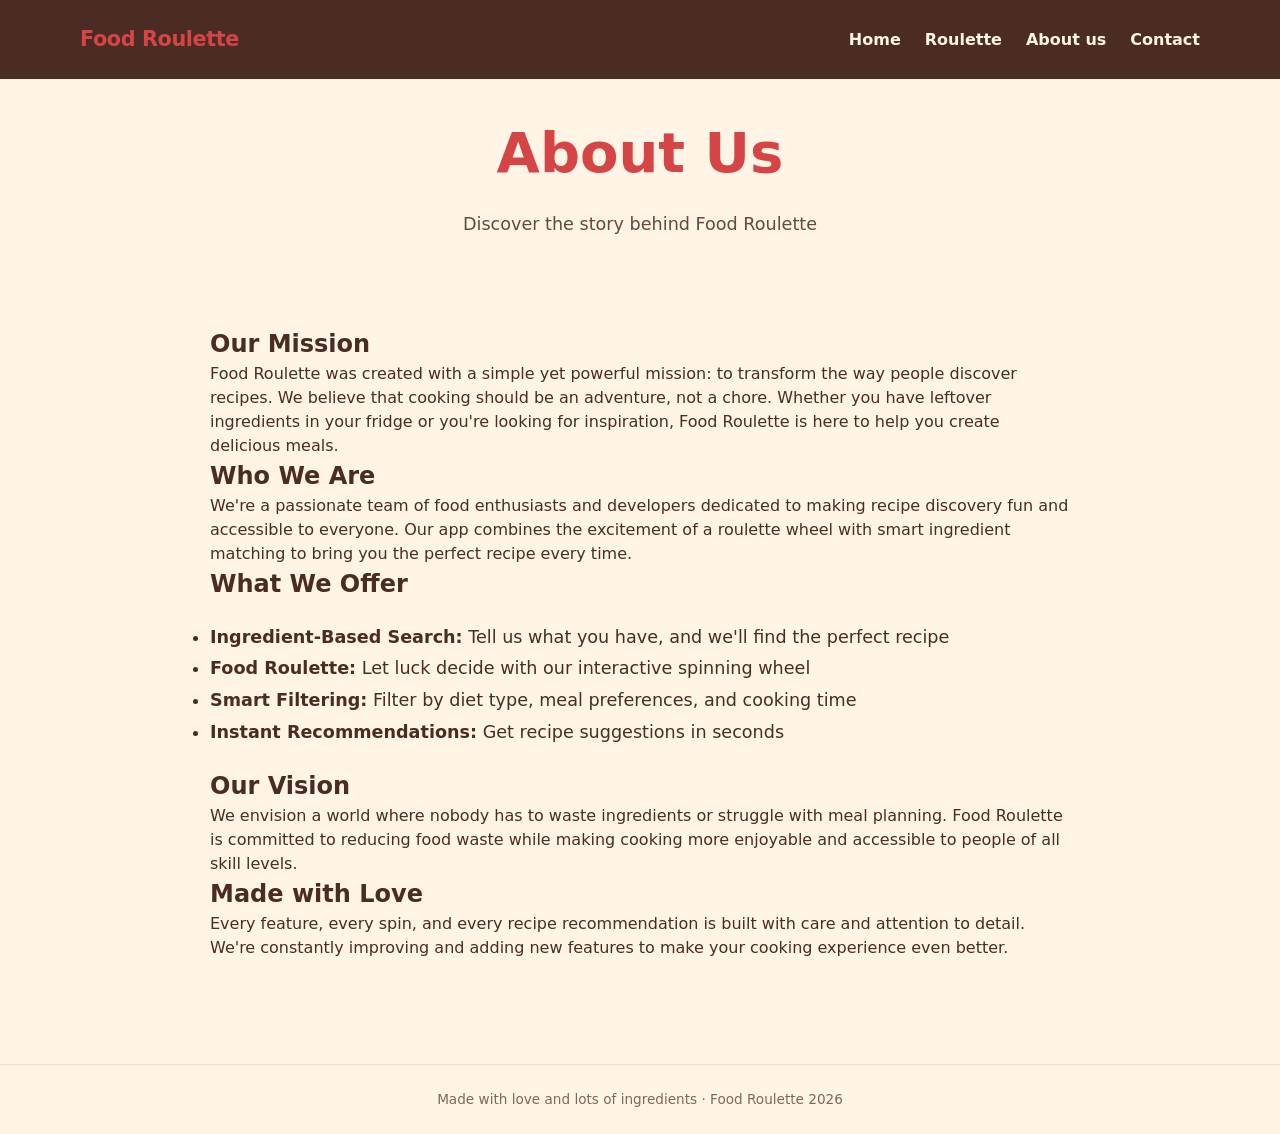
==== pages/about-us.html @ 173c4a6b "feat: add contact and about us pages with styling and functionality" ====
<!DOCTYPE html>
<html lang="en">

    <head>
        <meta charset="UTF-8" />
        <meta name="viewport" content="width=device-width, initial-scale=1.0" />
        <title>About Us — Food Roulette</title>
        <link rel="stylesheet" href="../css/style.css" />
    </head>

    <body>

        <!-- ── Navegación ─────────────────────────────────────────── -->
        <header class="header">
            <nav class="navbar" aria-label="Main navigation">
                <a href="../index.html" class="nav-brand">Food Roulette</a>
                <ul class="nav-links">
                    <li><a href="../index.html">Home</a></li>
                    <li><a href="roulette.html">Roulette</a></li>
                    <li><a href="about-us.html" aria-current="page">About us</a></li>
                    <li><a href="contact.html">Contact</a></li>
                </ul>
            </nav>
        </header>

        <!-- ── Contenido principal ────────────────────────────────── -->
        <main>
            <section class="hero">
                <h1 class="hero-title">About Us</h1>
                <p class="hero-subtitle">
                    Discover the story behind Food Roulette
                </p>
            </section>

            <section class="content-section" style="padding: 40px 20px; max-width: 900px; margin: 0 auto;">
                <article>
                    <h2>Our Mission</h2>
                    <p>
                        Food Roulette was created with a simple yet powerful mission: to transform the way people
                        discover recipes. We believe that cooking should be an adventure, not a chore. Whether you have
                        leftover ingredients in your fridge or you're looking for inspiration, Food Roulette is here
                        to help you create delicious meals.
                    </p>

                    <h2>Who We Are</h2>
                    <p>
                        We're a passionate team of food enthusiasts and developers dedicated to making recipe discovery
                        fun and accessible to everyone. Our app combines the excitement of a roulette wheel with smart
                        ingredient matching to bring you the perfect recipe every time.
                    </p>

                    <h2>What We Offer</h2>
                    <ul style="line-height: 1.8; font-size: 1.1rem; margin: 20px 0;">
                        <li><strong>Ingredient-Based Search:</strong> Tell us what you have, and we'll find the perfect
                            recipe</li>
                        <li><strong>Food Roulette:</strong> Let luck decide with our interactive spinning wheel</li>
                        <li><strong>Smart Filtering:</strong> Filter by diet type, meal preferences, and cooking time</li>
                        <li><strong>Instant Recommendations:</strong> Get recipe suggestions in seconds</li>
                    </ul>

                    <h2>Our Vision</h2>
                    <p>
                        We envision a world where nobody has to waste ingredients or struggle with meal planning.
                        Food Roulette is committed to reducing food waste while making cooking more enjoyable and
                        accessible to people of all skill levels.
                    </p>

                    <h2>Made with Love</h2>
                    <p>
                        Every feature, every spin, and every recipe recommendation is built with care and attention
                        to detail. We're constantly improving and adding new features to make your cooking experience
                        even better.
                    </p>
                </article>
            </section>
        </main>

        <!-- ── Pie de página ───────────────────────────────────────── -->
        <footer class="site-footer">
            <p>Made with love and lots of ingredients · Food Roulette 2026</p>
        </footer>

    </body>

</html>
---- css/style.css ----
:root {
    --primary: #D64545;     /* Rojo intenso (Acción / Botones principales) */
    --accent: #F28C28;      /* Naranja brillante (Destacados / Etiquetas) */
    --secondary: #E0A100;   /* Amarillo oro (Filtros / Iconos) */
    --light_Beige: #FFF4E6;  /* Crema muy claro (Fondo de toda la web) */
    --brown: #4A2C24;        /* Marrón oscuro (Lectura cómoda) */
}

* { box-sizing: border-box; margin: 0; padding: 0; }

body {
    background-color: var(--light_Beige);
    color: var(--brown);
    font-family: 'Segoe UI', system-ui, sans-serif;
    line-height: 1.5;
}

.navbar {
    display: flex;
    flex-direction: column;
    align-items: center;
    padding: 1.5rem 5rem;
    background-color: var(--brown);
    margin-bottom: 2rem;
}

.nav-links {
    list-style: none;
    display: flex;
    gap: 1.5rem;
}

.nav-links a { text-decoration: none; color: var(--light_Beige); font-weight: bold; }

.hero { text-align: center; margin-bottom: 3rem; }
.hero-title { font-size: 2.5rem; color: var(--primary); margin: 1rem 0; }
.hero-title em { color: var(--accent); font-style: normal; }

.input-row {
    display: flex;
    flex-direction: column; /* Input arriba, botón abajo en móvil */
    gap: 0.5rem;
}

/* Ingredientes y Tags */
.tags-container {
    display: flex;
    flex-wrap: wrap;
    gap: 0.5rem;
    margin-bottom: 1rem;
    list-style: none;
}

.ingredient-tag {
    background: var(--accent);
    color: white;
    padding: 0.5rem 1rem;
    border-radius: 20px;
    display: flex;
    align-items: center;
    gap: 0.5rem;
}

/* Inputs y Botones */
.input-row { display: flex; gap: 0.5rem; margin-bottom: 1rem; }
.ingredient-input { 
    flex: 1; 
    padding: 0.8rem; 
    border: 2px solid var(--secondary); 
    border-radius: 8px; 
    outline: none;
}
.ingrdient-btn {
    background-color: var(--primary);
    color: white;
    border: none;
    padding: 0.8rem 1.5rem;
    border-radius: 8px;
    cursor: pointer;
    transition: background 0.3s ease;
}

.ingrdient-btn:hover { background-color: #b33a3a; }

.ingredient-input, .ingrdient-btn {
    width: 100%; /* Botón y input ocupan todo el ancho en móvil */
    padding: 1rem;
}

.filters { margin: 1.5rem 0; display: flex; flex-wrap: wrap; gap: 1rem; }
.filter-chip { 
    border: 1px solid var(--secondary); 
    padding: 0.4rem 1rem; 
    border-radius: 15px; 
    cursor: pointer;
}

.quick-tags { display: flex; gap: 0.5rem; flex-wrap: wrap; margin-bottom: 1rem; }
.quick-tag { 
    background: white; 
    border: 1px solid var(--secondary); 
    padding: 0.3rem 0.6rem; 
    border-radius: 8px; 
    cursor: pointer; 
}

/* ── Nav brand ───────────────────────────────────────────────── */

.nav-brand {
    font-size: 1.3rem;
    font-weight: 800;
    color: var(--primary);
    text-decoration: none;
    letter-spacing: -0.02em;
}

/* ── Hero ────────────────────────────────────────────────────── */

.hero-text     { color: var(--accent); font-weight: 600; margin-bottom: 0.5rem; }
.hero-subtitle { color: var(--brown); font-size: 1.1rem; opacity: 0.85; }

/* ── Secciones ───────────────────────────────────────────────── */

.search-section  { max-width: 700px; margin: 0 auto 3rem; }
.results-section { margin-top: 2rem; }
.results-title   { font-size: 1.6rem; color: var(--brown); margin-bottom: 1.25rem; }

/* ── Botones base ────────────────────────────────────────────── */

.btn {
    display: inline-flex;
    align-items: center;
    justify-content: center;
    gap: 0.4rem;
    padding: 0.7rem 1.5rem;
    border-radius: 8px;
    border: none;
    font-size: 1rem;
    font-weight: 600;
    cursor: pointer;
    transition: background 0.2s ease, transform 0.15s ease;
    text-decoration: none;
}

.btn:focus-visible { outline: 2px solid var(--primary); outline-offset: 3px; }

.btn--primary {
    background: var(--primary);
    color: #fff;
}
.btn--primary:hover  { background: #bf3a3a; }
.btn--primary:active { transform: translateY(1px); }

.btn--secondary {
    background: var(--secondary);
    color: var(--brown);
}
.btn--secondary:hover  { background: #c48d00; }
.btn--secondary:active { transform: translateY(1px); }

/* Alias para el botón de añadir ingrediente (corrige typo en CSS previo) */
.ingredient-btn {
    background-color: var(--primary);
    color: white;
    border: none;
    padding: 0.8rem 1.5rem;
    border-radius: 8px;
    cursor: pointer;
    transition: background 0.2s ease;
    font-size: 1rem;
    font-weight: 600;
}
.ingredient-btn:hover { background-color: #bf3a3a; }

/* ── Botón remove en tags ────────────────────────────────────── */

.remove-btn {
    background: transparent;
    border: none;
    color: rgba(255,255,255,0.85);
    font-size: 1.1rem;
    line-height: 1;
    cursor: pointer;
    padding: 0 0 0 0.25rem;
}
.remove-btn:hover { color: #fff; }

/* ── Filter chip activo ──────────────────────────────────────── */

.filter-chip.active { background: var(--accent); color: #fff; }
.filter-chip input  { margin-right: 0.3rem; }

/* ── Grilla de recetas ───────────────────────────────────────── */

.recipes-grid {
    display: grid;
    grid-template-columns: 1fr;
    gap: 1rem;
}

.recipe-card {
    background: #fff;
    border: 1px solid #e8d8c8;
    border-radius: 12px;
    padding: 1.25rem;
    box-shadow: 0 2px 8px rgba(74, 44, 36, 0.07);
    transition: box-shadow 0.2s ease;
}
.recipe-card:hover { box-shadow: 0 4px 16px rgba(74, 44, 36, 0.12); }

.recipe-title       { font-size: 1.15rem; color: var(--primary); margin-bottom: 0.35rem; }
.recipe-description { font-size: 0.9rem; color: var(--brown); margin-bottom: 0.85rem; }
.recipe-btn         { background: transparent; border: 1.5px solid var(--secondary); border-radius: 6px; padding: 0.35rem 0.9rem; cursor: pointer; font-size: 0.85rem; color: var(--brown); transition: background 0.15s; }
.recipe-btn:hover   { background: var(--secondary); }

/* Detalle expandible de la receta */
.recipe-details          { margin-top: 1rem; border-top: 1px solid #eee; padding-top: 1rem; }
.recipe-image            { width: 100%; border-radius: 8px; margin-bottom: 0.75rem; object-fit: cover; max-height: 220px; }
.recipe-details__label   { font-weight: 700; font-size: 0.85rem; text-transform: uppercase; letter-spacing: 0.04em; margin: 0.75rem 0 0.35rem; color: var(--brown); }
.recipe-details__list    { list-style: disc; padding-left: 1.25rem; font-size: 0.9rem; }
.recipe-details__steps   { padding-left: 1.25rem; font-size: 0.9rem; line-height: 1.6; }
.recipe-details__list li,
.recipe-details__steps li { margin-bottom: 0.25rem; }

/* Sin resultados */
.no-results { color: var(--brown); opacity: 0.7; font-style: italic; }

/* ── Autocomplete ────────────────────────────────────────────── */

.autocomplete-dropdown {
    position: absolute;
    top: 100%;
    left: 0;
    right: 0;
    z-index: 50;
    background: #fff;
    border: 1.5px solid var(--secondary);
    border-top: none;
    border-radius: 0 0 8px 8px;
    max-height: 220px;
    overflow-y: auto;
    list-style: none;
    margin: 0;
    padding: 4px 0;
    box-shadow: 0 6px 16px rgba(74, 44, 36, 0.14);
}

.autocomplete-dropdown[hidden] { display: none; }

.autocomplete-item {
    padding: 0.45rem 0.75rem;
    cursor: pointer;
    font-size: 0.88rem;
    color: var(--brown);
    transition: background 0.08s;
}

.autocomplete-item:hover,
.autocomplete-item.active {
    background: var(--light_Beige);
    color: var(--primary);
}

.autocomplete-match {
    background: transparent;
    color: var(--primary);
    font-weight: 700;
}

/* ── Footer ──────────────────────────────────────────────────── */

.site-footer {
    margin-top: 4rem;
    padding: 1.5rem;
    text-align: center;
    border-top: 1px solid #e8d8c8;
    font-size: 0.85rem;
    color: var(--brown);
    opacity: 0.7;
}

@media (min-width: 768px) {

    main { padding: 0 10%; }
    footer { padding: 0 10%; }

    .navbar {
        flex-direction: row;
        justify-content: space-between;
    }

    .nav-links {flex-direction: row;}

    .input-row {
        flex-direction: row;
    }

    .ingrdient-btn { width: auto; }

    .hero-title { font-size: 3.5rem; }

    .recipes-grid {
        grid-template-columns: repeat(2, 1fr);
    }
}

@media (min-width: 1024px) {
    .recipes-grid {
        grid-template-columns: repeat(3, 1fr);
    }
}
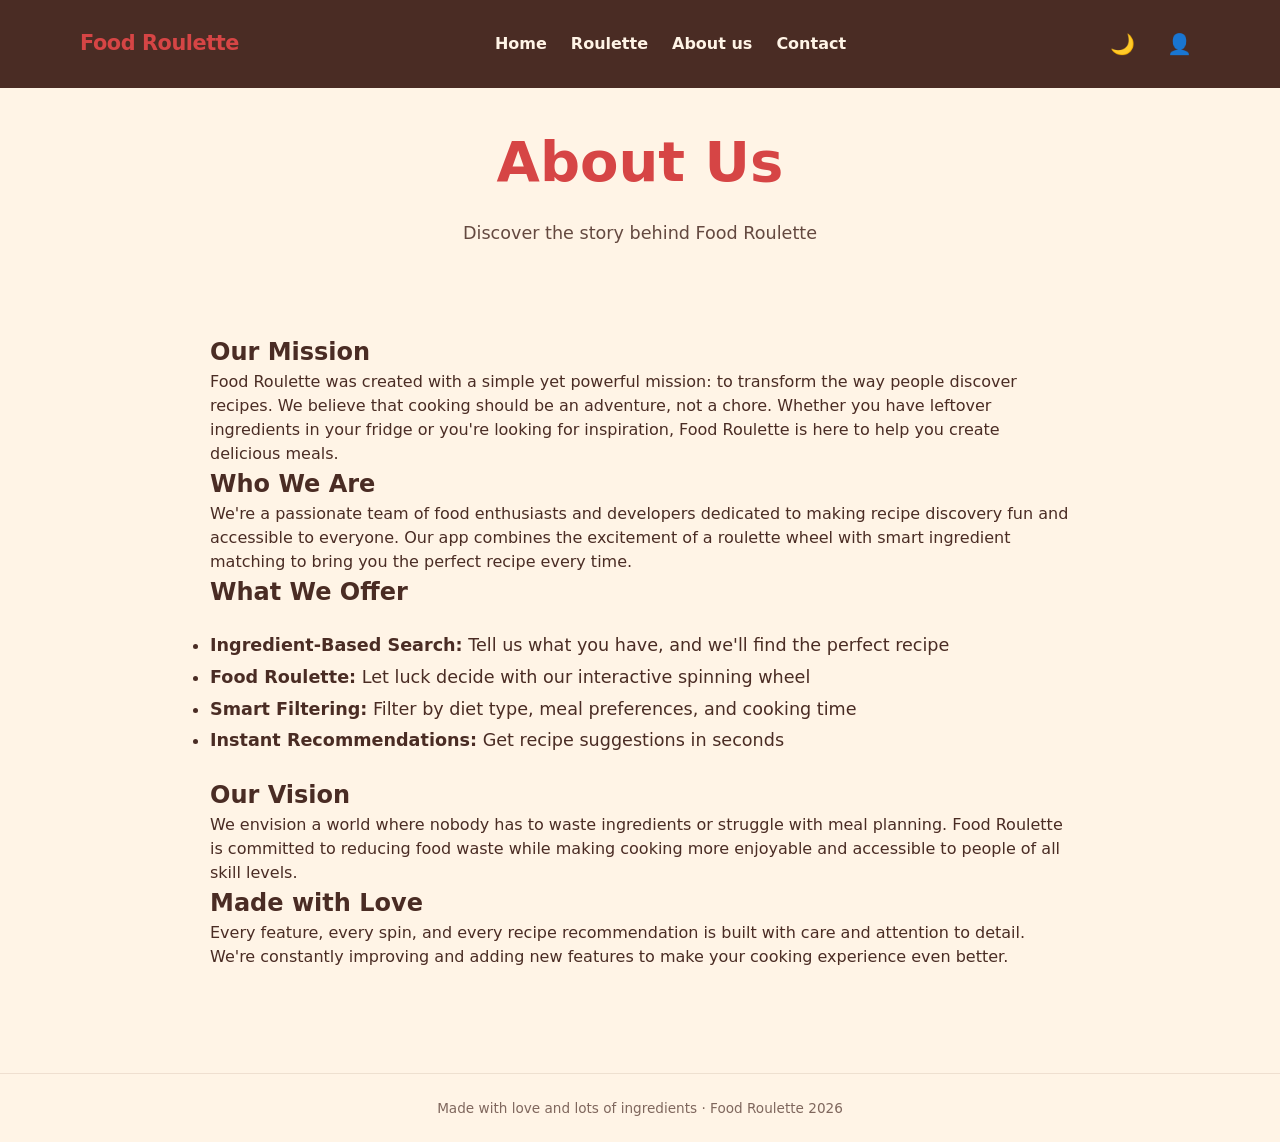
==== commit d7c5d5b8: "feat: Implement user authentication and favorites management - Added login and registration modals t" ====
--- a/pages/about-us.html
+++ b/pages/about-us.html
@@ -20,8 +20,53 @@
                     <li><a href="about-us.html" aria-current="page">About us</a></li>
                     <li><a href="contact.html">Contact</a></li>
                 </ul>
+                <div class="nav-controls">
+                    <button class="theme-toggle" id="theme-toggle" title="Toggle dark mode">🌙</button>
+                    <div class="user-menu">
+                        <button class="user-btn" id="user-btn" title="User account">👤</button>
+                        <div class="user-dropdown" id="user-dropdown" hidden>
+                            <button class="user-menu-item" id="login-open-btn">Login</button>
+                            <button class="user-menu-item" id="favorites-btn" hidden>❤️ Favorites</button>
+                            <button class="user-menu-item" id="logout-btn" hidden>Logout</button>
+                        </div>
+                    </div>
+                </div>
             </nav>
         </header>
+
+        <!-- Modal de Login/Registro -->
+        <div class="modal" id="auth-modal" hidden>
+            <div class="modal-content">
+                <button class="modal-close" id="auth-close-btn">✕</button>
+                
+                <div class="auth-container">
+                    <!-- Pestaña de Login -->
+                    <div class="auth-tab" id="login-tab" data-tab="login">
+                        <h2>Login</h2>
+                        <form id="login-form">
+                            <input type="text" placeholder="Username" id="login-username" required />
+                            <input type="password" placeholder="Password" id="login-password" required />
+                            <button type="submit" class="btn btn--primary">Sign In</button>
+                        </form>
+                        <p class="auth-switch">Don't have an account? <button type="button" class="auth-tab-btn" data-tab="register">Register</button></p>
+                        <div class="auth-message" id="login-message"></div>
+                    </div>
+
+                    <!-- Pestaña de Registro -->
+                    <div class="auth-tab" id="register-tab" data-tab="register" hidden>
+                        <h2>Register</h2>
+                        <form id="register-form">
+                            <input type="text" placeholder="Username" id="register-username" required />
+                            <input type="password" placeholder="Password" id="register-password" required />
+                            <input type="password" placeholder="Confirm Password" id="register-confirm" required />
+                            <button type="submit" class="btn btn--primary">Create Account</button>
+                        </form>
+                        <p class="auth-switch">Already have an account? <button type="button" class="auth-tab-btn" data-tab="login">Login</button></p>
+                        <div class="auth-message" id="register-message"></div>
+                    </div>
+                </div>
+            </div>
+        </div>
 
         <!-- ── Contenido principal ────────────────────────────────── -->
         <main>
@@ -32,8 +77,8 @@
                 </p>
             </section>
 
-            <section class="content-section" style="padding: 40px 20px; max-width: 900px; margin: 0 auto;">
-                <article>
+            <article class="content-section" style="padding: 40px 20px; max-width: 900px; margin: 0 auto;">
+                <section>
                     <h2>Our Mission</h2>
                     <p>
                         Food Roulette was created with a simple yet powerful mission: to transform the way people
@@ -41,14 +86,18 @@
                         leftover ingredients in your fridge or you're looking for inspiration, Food Roulette is here
                         to help you create delicious meals.
                     </p>
-
+                </section>
+
+                <section>
                     <h2>Who We Are</h2>
                     <p>
                         We're a passionate team of food enthusiasts and developers dedicated to making recipe discovery
                         fun and accessible to everyone. Our app combines the excitement of a roulette wheel with smart
                         ingredient matching to bring you the perfect recipe every time.
                     </p>
-
+                </section>
+
+                <section>
                     <h2>What We Offer</h2>
                     <ul style="line-height: 1.8; font-size: 1.1rem; margin: 20px 0;">
                         <li><strong>Ingredient-Based Search:</strong> Tell us what you have, and we'll find the perfect
@@ -57,29 +106,159 @@
                         <li><strong>Smart Filtering:</strong> Filter by diet type, meal preferences, and cooking time</li>
                         <li><strong>Instant Recommendations:</strong> Get recipe suggestions in seconds</li>
                     </ul>
-
+                </section>
+
+                <section>
                     <h2>Our Vision</h2>
                     <p>
                         We envision a world where nobody has to waste ingredients or struggle with meal planning.
                         Food Roulette is committed to reducing food waste while making cooking more enjoyable and
                         accessible to people of all skill levels.
                     </p>
-
+                </section>
+
+                <section>
                     <h2>Made with Love</h2>
                     <p>
                         Every feature, every spin, and every recipe recommendation is built with care and attention
                         to detail. We're constantly improving and adding new features to make your cooking experience
                         even better.
                     </p>
-                </article>
-            </section>
+                </section>
+            </article>
         </main>
 
         <!-- ── Pie de página ───────────────────────────────────────── -->
         <footer class="site-footer">
             <p>Made with love and lots of ingredients · Food Roulette 2026</p>
         </footer>
-
+        <script type="module" src="../js/theme.js"></script>
+        <script type="module" src="../js/auth.js"></script>
+        <script type="module">
+            import { initTheme, toggleTheme } from '../js/theme.js';
+            import { logout, getCurrentUser, login, register } from '../js/auth.js';
+
+            // Inicializar tema
+            initTheme();
+
+            // Referencias del DOM
+            const themeToggle = document.getElementById('theme-toggle');
+            const userBtn = document.getElementById('user-btn');
+            const userDropdown = document.getElementById('user-dropdown');
+            const loginOpenBtn = document.getElementById('login-open-btn');
+            const logoutBtn = document.getElementById('logout-btn');
+            const favoritesBtn = document.getElementById('favorites-btn');
+            const authModal = document.getElementById('auth-modal');
+            const authCloseBtn = document.getElementById('auth-close-btn');
+            const loginForm = document.getElementById('login-form');
+            const registerForm = document.getElementById('register-form');
+            const loginMessage = document.getElementById('login-message');
+            const registerMessage = document.getElementById('register-message');
+
+            // Setup tema
+            themeToggle.addEventListener('click', () => {
+                const theme = toggleTheme();
+                themeToggle.textContent = theme === 'dark' ? '☀️' : '🌙';
+            });
+            const currentTheme = document.documentElement.getAttribute('data-theme') || 'light';
+            themeToggle.textContent = currentTheme === 'dark' ? '☀️' : '🌙';
+
+            // Setup autenticación
+            loginOpenBtn.addEventListener('click', () => {
+                authModal.hidden = false;
+            });
+            authCloseBtn.addEventListener('click', () => {
+                authModal.hidden = true;
+            });
+            authModal.addEventListener('click', (e) => {
+                if (e.target === authModal) authModal.hidden = true;
+            });
+
+            document.querySelectorAll('.auth-tab-btn').forEach((btn) => {
+                btn.addEventListener('click', (e) => {
+                    e.preventDefault();
+                    const tab = btn.getAttribute('data-tab');
+                    document.querySelectorAll('.auth-tab').forEach(t => t.hidden = true);
+                    document.getElementById(`${tab}-tab`).hidden = false;
+                    document.getElementById(`${tab}-message`).textContent = '';
+                });
+            });
+
+            loginForm.addEventListener('submit', (e) => {
+                e.preventDefault();
+                const username = document.getElementById('login-username').value;
+                const password = document.getElementById('login-password').value;
+                const result = login(username, password);
+                if (result.success) {
+                    loginMessage.textContent = '✓ ' + result.message;
+                    loginMessage.classList.remove('error');
+                    setTimeout(() => {
+                        authModal.hidden = true;
+                        loginForm.reset();
+                        updateUserUI();
+                    }, 500);
+                } else {
+                    loginMessage.textContent = '✗ ' + result.error;
+                    loginMessage.classList.add('error');
+                }
+            });
+
+            registerForm.addEventListener('submit', (e) => {
+                e.preventDefault();
+                const username = document.getElementById('register-username').value;
+                const password = document.getElementById('register-password').value;
+                const confirm = document.getElementById('register-confirm').value;
+                if (password !== confirm) {
+                    registerMessage.textContent = '✗ Passwords do not match';
+                    registerMessage.classList.add('error');
+                    return;
+                }
+                const result = register(username, password);
+                if (result.success) {
+                    registerMessage.textContent = '✓ ' + result.message;
+                    registerMessage.classList.remove('error');
+                    setTimeout(() => {
+                        document.querySelectorAll('.auth-tab').forEach(t => t.hidden = true);
+                        document.getElementById('login-tab').hidden = false;
+                        registerForm.reset();
+                    }, 500);
+                } else {
+                    registerMessage.textContent = '✗ ' + result.error;
+                    registerMessage.classList.add('error');
+                }
+            });
+
+            userBtn.addEventListener('click', () => {
+                userDropdown.hidden = !userDropdown.hidden;
+            });
+            logoutBtn.addEventListener('click', () => {
+                logout();
+                updateUserUI();
+                userDropdown.hidden = true;
+            });
+            document.addEventListener('click', (e) => {
+                if (!e.target.closest('.user-menu')) {
+                    userDropdown.hidden = true;
+                }
+            });
+
+            function updateUserUI() {
+                const currentUser = getCurrentUser();
+                if (currentUser) {
+                    loginOpenBtn.hidden = true;
+                    favoritesBtn.hidden = true;
+                    logoutBtn.hidden = false;
+                    userBtn.textContent = '👤 ' + currentUser;
+                } else {
+                    loginOpenBtn.hidden = false;
+                    favoritesBtn.hidden = true;
+                    logoutBtn.hidden = true;
+                    userBtn.textContent = '👤';
+                }
+            }
+
+            updateUserUI();
+        </script>
     </body>
 
 </html>
--- a/css/style.css
+++ b/css/style.css
@@ -7,6 +7,9 @@
 }
 
 * { box-sizing: border-box; margin: 0; padding: 0; }
+
+/* ── Reset global - Ocultar elementos con atributo hidden ─── */
+[hidden] { display: none !important; }
 
 body {
     background-color: var(--light_Beige);
@@ -308,4 +311,384 @@
     .recipes-grid {
         grid-template-columns: repeat(3, 1fr);
     }
+}
+
+/* ──────────────────────────────────────────────────────────────── */
+/* DARK MODE & NEW COMPONENTS                                       */
+/* ──────────────────────────────────────────────────────────────── */
+
+/* Dark Mode - Variables */
+[data-theme="dark"] {
+    --primary: #FF6B6B;
+    --accent: #FFB347;
+    --secondary: #FFD700;
+    --light_Beige: #1a1a1a;
+    --brown: #E0E0E0;
+}
+
+[data-theme="dark"] body {
+    background-color: #0d0d0d;
+    color: #E0E0E0;
+}
+
+[data-theme="dark"] .navbar {
+    background-color: #1a1a1a;
+    border-bottom: 1px solid #333;
+}
+
+[data-theme="dark"] .nav-links a {
+    color: var(--brown)
+}
+
+[data-theme="dark"] .recipe-card {
+    background: #222;
+    border-color: #333;
+    box-shadow: 0 2px 8px rgba(0, 0, 0, 0.3);
+}
+
+[data-theme="dark"] .recipe-card:hover {
+    box-shadow: 0 4px 16px rgba(0, 0, 0, 0.5);
+}
+
+[data-theme="dark"] .autocomplete-dropdown {
+    background: #222;
+    border-color: #444;
+    box-shadow: 0 6px 16px rgba(0, 0, 0, 0.4);
+}
+
+[data-theme="dark"] .autocomplete-item {
+    color: #E0E0E0;
+}
+
+[data-theme="dark"] .autocomplete-item:hover,
+[data-theme="dark"] .autocomplete-item.active {
+    background: #2a2a2a;
+    color: #FF7B7B;
+}
+
+[data-theme="dark"] .ingredient-input {
+    background: #1a1a1a;
+    border-color: #444;
+    color: #E8E8E8;
+}
+
+[data-theme="dark"] .ingredient-input::placeholder {
+    color: #888;
+}
+
+[data-theme="dark"] .ingredient-tag {
+    background: #FF7B7B;
+    color: #fff;
+}
+
+[data-theme="dark"] .modal {
+    background: rgba(0, 0, 0, 0.85);
+}
+
+[data-theme="dark"] .modal-content {
+    background: #1a1a1a;
+    color: #E8E8E8;
+    border: 1px solid #333;
+}
+
+[data-theme="dark"] .auth-message.error {
+    color: #FF7B7B;
+    background: rgba(255, 123, 123, 0.15);
+}
+
+/* ── Navbar Controls ────────────────────────────────────────────── */
+
+.nav-controls {
+    display: flex;
+    gap: 1rem;
+    align-items: center;
+}
+
+.theme-toggle,
+.user-btn {
+    background: transparent;
+    border: none;
+    font-size: 1.25rem;
+    cursor: pointer;
+    padding: 0.5rem;
+    border-radius: 50%;
+    transition: background 0.2s ease;
+    color: var(--light_Beige);
+}
+
+.theme-toggle:hover,
+.user-btn:hover {
+    background: rgba(255, 255, 255, 0.15);
+}
+
+[data-theme="dark"] .user-btn {
+    color: var(--brown)
+}
+
+/* ── User Menu ──────────────────────────────────────────────────── */
+
+.user-menu {
+    position: relative;
+}
+
+.user-dropdown {
+    position: absolute;
+    top: 100%;
+    right: 0;
+    background: white;
+    border: 1px solid #ddd;
+    border-radius: 8px;
+    min-width: 150px;
+    box-shadow: 0 4px 12px rgba(0, 0, 0, 0.1);
+    z-index: 100;
+    margin-top: 0.5rem;
+}
+
+[data-theme="dark"] .user-dropdown {
+    background: #1a1a1a;
+    border-color: #444;
+    box-shadow: 0 4px 12px rgba(0, 0, 0, 0.5);
+}
+
+.user-dropdown[hidden] {
+    display: none;
+}
+
+.user-menu-item {
+    display: block;
+    width: 100%;
+    padding: 0.75rem 1rem;
+    border: none;
+    background: transparent;
+    color: var(--brown);
+    cursor: pointer;
+    text-align: left;
+    font-size: 0.95rem;
+    transition: background 0.2s ease;
+}
+
+[data-theme="dark"] .user-menu-item {
+    color: #E8E8E8;
+}
+
+.user-menu-item:hover {
+    background: var(--light_Beige);
+}
+
+[data-theme="dark"] .user-menu-item:hover {
+    background: #2a2a2a;
+}
+
+.user-menu-item:first-child {
+    border-radius: 8px 8px 0 0;
+}
+
+.user-menu-item:last-child {
+    border-radius: 0 0 8px 8px;
+}
+
+/* ── Modal ──────────────────────────────────────────────────────── */
+
+.modal {
+    position: fixed;
+    top: 0;
+    left: 0;
+    width: 100%;
+    height: 100%;
+    background: rgba(0, 0, 0, 0.5);
+    display: flex;
+    align-items: center;
+    justify-content: center;
+    z-index: 200;
+}
+
+.modal[hidden] {
+    display: none;
+}
+
+.modal-content {
+    background: white;
+    padding: 2rem;
+    border-radius: 12px;
+    max-width: 500px;
+    width: 90%;
+    max-height: 90vh;
+    overflow-y: auto;
+    position: relative;
+}
+
+.modal-large {
+    max-width: 900px;
+}
+
+.modal-close {
+    position: absolute;
+    top: 1rem;
+    right: 1rem;
+    background: transparent;
+    border: none;
+    font-size: 1.5rem;
+    cursor: pointer;
+    color: var(--brown);
+    padding: 0;
+    width: 2rem;
+    height: 2rem;
+    display: flex;
+    align-items: center;
+    justify-content: center;
+}
+
+[data-theme="dark"] .modal-close {
+    color: #E0E0E0;
+}
+
+.modal-close:hover {
+    background: var(--light_Beige);
+    border-radius: 50%;
+}
+
+/* ── Auth ───────────────────────────────────────────────────────── */
+
+.auth-container {
+    margin-top: 1rem;
+}
+
+.auth-tab {
+    animation: fadeIn 0.3s ease;
+}
+
+.auth-tab[hidden] {
+    display: none;
+}
+
+@keyframes fadeIn {
+    from { opacity: 0; }
+    to { opacity: 1; }
+}
+
+.auth-tab h2 {
+    color: var(--primary);
+    margin-bottom: 1.5rem;
+    font-size: 1.5rem;
+}
+
+.auth-tab form {
+    display: flex;
+    flex-direction: column;
+    gap: 1rem;
+    margin-bottom: 1.5rem;
+}
+
+.auth-tab input {
+    padding: 0.8rem;
+    border: 2px solid #ddd;
+    border-radius: 8px;
+    font-size: 1rem;
+    transition: border-color 0.2s;
+}
+
+[data-theme="dark"] .auth-tab input {
+    background: #333;
+    border-color: #444;
+    color: #E0E0E0;
+}
+
+.auth-tab input:focus {
+    outline: none;
+    border-color: var(--primary);
+}
+
+.auth-switch {
+    text-align: center;
+    color: var(--brown);
+    font-size: 0.9rem;
+}
+
+[data-theme="dark"] .auth-switch {
+    color: #E0E0E0;
+}
+
+.auth-tab-btn {
+    background: transparent;
+    border: none;
+    color: var(--primary);
+    cursor: pointer;
+    font-weight: 600;
+    text-decoration: underline;
+    padding: 0;
+}
+
+.auth-message {
+    margin-top: 0.5rem;
+    padding: 0.75rem;
+    border-radius: 6px;
+    font-size: 0.9rem;
+    text-align: center;
+    min-height: 1.5rem;
+}
+
+.auth-message.error {
+    color: #D64545;
+    background: rgba(214, 69, 69, 0.1);
+}
+
+.auth-message:not(.error) {
+    color: #27AE60;
+    background: rgba(39, 174, 96, 0.1);
+}
+
+/* ── Recipe Actions ────────────────────────────────────────────── */
+
+.recipe-actions {
+    display: flex;
+    gap: 0.5rem;
+    align-items: center;
+}
+
+.recipe-btn {
+    flex: 1;
+}
+
+.favorite-btn {
+    background: transparent;
+    border: 1.5px solid var(--secondary);
+    border-radius: 6px;
+    padding: 0.35rem 0.6rem;
+    cursor: pointer;
+    font-size: 1.2rem;
+    min-width: 40px;
+    transition: all 0.2s ease;
+}
+
+.favorite-btn:hover {
+    background: var(--secondary);
+    transform: scale(1.15);
+}
+
+/* ── Responsive ────────────────────────────────────────────────── */
+
+@media (max-width: 768px) {
+    .navbar {
+        padding: 1rem;
+        flex-direction: row;
+        justify-content: space-between;
+    }
+
+    .nav-links {
+        gap: 0.75rem;
+        font-size: 0.9rem;
+    }
+
+    .nav-controls {
+        order: 3;
+    }
+
+    .modal-content {
+        padding: 1.5rem;
+        max-width: 95%;
+    }
+
+    .results-grid {
+        grid-template-columns: 1fr;
+    }
 }
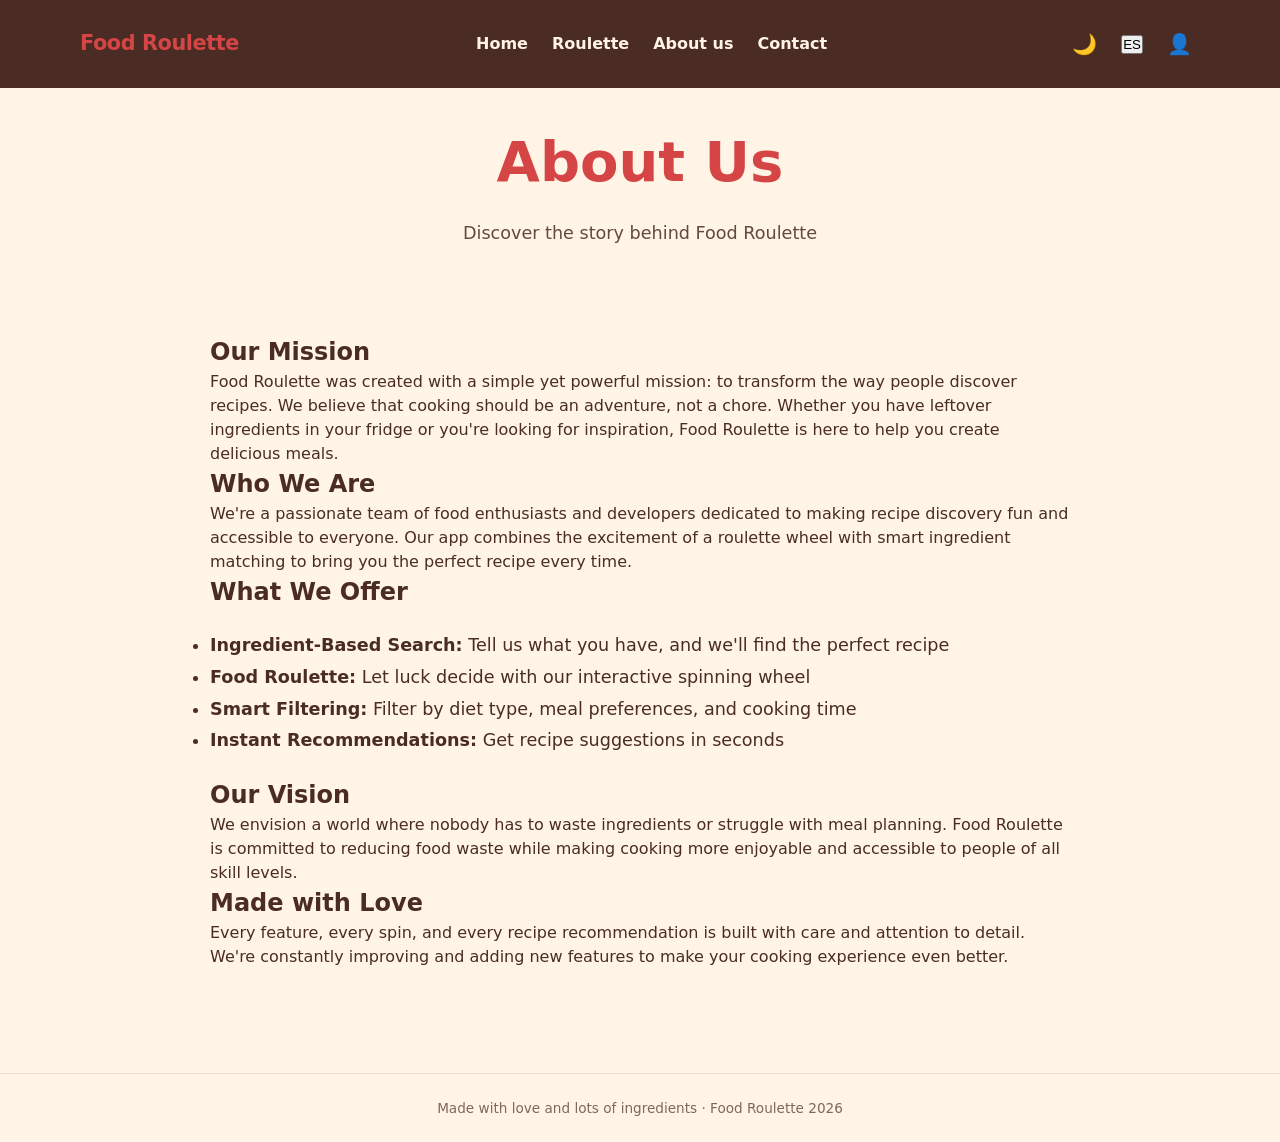
==== commit b345dce0: "feat: integrate translations across HTML pages and JS modules" ====
--- a/pages/about-us.html
+++ b/pages/about-us.html
@@ -15,19 +15,20 @@
             <nav class="navbar" aria-label="Main navigation">
                 <a href="../index.html" class="nav-brand">Food Roulette</a>
                 <ul class="nav-links">
-                    <li><a href="../index.html">Home</a></li>
-                    <li><a href="roulette.html">Roulette</a></li>
-                    <li><a href="about-us.html" aria-current="page">About us</a></li>
-                    <li><a href="contact.html">Contact</a></li>
+                    <li><a href="../index.html" data-translate>Home</a></li>
+                    <li><a href="roulette.html" data-translate>Roulette</a></li>
+                    <li><a href="about-us.html" aria-current="page" data-translate>About us</a></li>
+                    <li><a href="contact.html" data-translate>Contact</a></li>
                 </ul>
                 <div class="nav-controls">
-                    <button class="theme-toggle" id="theme-toggle" title="Toggle dark mode">🌙</button>
+                    <button class="theme-toggle" id="theme-toggle" title="Toggle dark mode" data-translate-title="Toggle dark mode">🌙</button>
+                    <button class="lang-toggle" id="lang-toggle" title="Change language" data-translate-title="Change language">ES</button>
                     <div class="user-menu">
-                        <button class="user-btn" id="user-btn" title="User account">👤</button>
+                        <button class="user-btn" id="user-btn" title="User account" data-translate-title="User account">👤</button>
                         <div class="user-dropdown" id="user-dropdown" hidden>
-                            <button class="user-menu-item" id="login-open-btn">Login</button>
-                            <button class="user-menu-item" id="favorites-btn" hidden>❤️ Favorites</button>
-                            <button class="user-menu-item" id="logout-btn" hidden>Logout</button>
+                            <button class="user-menu-item" id="login-open-btn" data-translate>Login</button>
+                            <button class="user-menu-item" id="favorites-btn" hidden data-translate>❤️ Favorites</button>
+                            <button class="user-menu-item" id="logout-btn" hidden data-translate>Logout</button>
                         </div>
                     </div>
                 </div>
@@ -38,15 +39,15 @@
         <div class="modal" id="auth-modal" hidden>
             <div class="modal-content">
                 <button class="modal-close" id="auth-close-btn">✕</button>
-                
+
                 <div class="auth-container">
                     <!-- Pestaña de Login -->
                     <div class="auth-tab" id="login-tab" data-tab="login">
-                        <h2>Login</h2>
+                        <h2 data-translate>Login</h2>
                         <form id="login-form">
-                            <input type="text" placeholder="Username" id="login-username" required />
-                            <input type="password" placeholder="Password" id="login-password" required />
-                            <button type="submit" class="btn btn--primary">Sign In</button>
+                            <input type="text" placeholder="Username" id="login-username" required data-translate />
+                            <input type="password" placeholder="Password" id="login-password" required data-translate />
+                            <button type="submit" class="btn btn--primary" data-translate>Sign In</button>
                         </form>
                         <p class="auth-switch">Don't have an account? <button type="button" class="auth-tab-btn" data-tab="register">Register</button></p>
                         <div class="auth-message" id="login-message"></div>
@@ -54,12 +55,12 @@
 
                     <!-- Pestaña de Registro -->
                     <div class="auth-tab" id="register-tab" data-tab="register" hidden>
-                        <h2>Register</h2>
+                        <h2 data-translate>Register</h2>
                         <form id="register-form">
-                            <input type="text" placeholder="Username" id="register-username" required />
-                            <input type="password" placeholder="Password" id="register-password" required />
-                            <input type="password" placeholder="Confirm Password" id="register-confirm" required />
-                            <button type="submit" class="btn btn--primary">Create Account</button>
+                            <input type="text" placeholder="Username" id="register-username" required data-translate />
+                            <input type="password" placeholder="Password" id="register-password" required data-translate />
+                            <input type="password" placeholder="Confirm Password" id="register-confirm" required data-translate />
+                            <button type="submit" class="btn btn--primary" data-translate>Create Account</button>
                         </form>
                         <p class="auth-switch">Already have an account? <button type="button" class="auth-tab-btn" data-tab="login">Login</button></p>
                         <div class="auth-message" id="register-message"></div>
@@ -71,16 +72,16 @@
         <!-- ── Contenido principal ────────────────────────────────── -->
         <main>
             <section class="hero">
-                <h1 class="hero-title">About Us</h1>
-                <p class="hero-subtitle">
+                <h1 class="hero-title" data-translate>About Us</h1>
+                <p class="hero-subtitle" data-translate>
                     Discover the story behind Food Roulette
                 </p>
             </section>
 
             <article class="content-section" style="padding: 40px 20px; max-width: 900px; margin: 0 auto;">
                 <section>
-                    <h2>Our Mission</h2>
-                    <p>
+                    <h2 data-translate>Our Mission</h2>
+                    <p data-translate="Food Roulette was created with a simple yet powerful mission: to transform the way people discover recipes. We believe that cooking should be an adventure, not a chore. Whether you have leftover ingredients in your fridge or you're looking for inspiration, Food Roulette is here to help you create delicious meals.">
                         Food Roulette was created with a simple yet powerful mission: to transform the way people
                         discover recipes. We believe that cooking should be an adventure, not a chore. Whether you have
                         leftover ingredients in your fridge or you're looking for inspiration, Food Roulette is here
@@ -89,8 +90,8 @@
                 </section>
 
                 <section>
-                    <h2>Who We Are</h2>
-                    <p>
+                    <h2 data-translate>Who We Are</h2>
+                    <p data-translate="We're a passionate team of food enthusiasts and developers dedicated to making recipe discovery fun and accessible to everyone. Our app combines the excitement of a roulette wheel with smart ingredient matching to bring you the perfect recipe every time.">
                         We're a passionate team of food enthusiasts and developers dedicated to making recipe discovery
                         fun and accessible to everyone. Our app combines the excitement of a roulette wheel with smart
                         ingredient matching to bring you the perfect recipe every time.
@@ -98,19 +99,18 @@
                 </section>
 
                 <section>
-                    <h2>What We Offer</h2>
+                    <h2 data-translate>What We Offer</h2>
                     <ul style="line-height: 1.8; font-size: 1.1rem; margin: 20px 0;">
-                        <li><strong>Ingredient-Based Search:</strong> Tell us what you have, and we'll find the perfect
-                            recipe</li>
-                        <li><strong>Food Roulette:</strong> Let luck decide with our interactive spinning wheel</li>
-                        <li><strong>Smart Filtering:</strong> Filter by diet type, meal preferences, and cooking time</li>
-                        <li><strong>Instant Recommendations:</strong> Get recipe suggestions in seconds</li>
+                        <li><strong data-translate>Ingredient-Based Search:</strong> <span data-translate>Tell us what you have, and we'll find the perfect recipe</span></li>
+                        <li><strong data-translate>Food Roulette:</strong> <span data-translate>Let luck decide with our interactive spinning wheel</span></li>
+                        <li><strong data-translate>Smart Filtering:</strong> <span data-translate>Filter by diet type, meal preferences, and cooking time</span></li>
+                        <li><strong data-translate>Instant Recommendations:</strong> <span data-translate>Get recipe suggestions in seconds</span></li>
                     </ul>
                 </section>
 
                 <section>
-                    <h2>Our Vision</h2>
-                    <p>
+                    <h2 data-translate>Our Vision</h2>
+                    <p data-translate="We envision a world where nobody has to waste ingredients or struggle with meal planning. Food Roulette is committed to reducing food waste while making cooking more enjoyable and accessible to people of all skill levels.">
                         We envision a world where nobody has to waste ingredients or struggle with meal planning.
                         Food Roulette is committed to reducing food waste while making cooking more enjoyable and
                         accessible to people of all skill levels.
@@ -118,8 +118,8 @@
                 </section>
 
                 <section>
-                    <h2>Made with Love</h2>
-                    <p>
+                    <h2 data-translate>Made with Love</h2>
+                    <p data-translate="Every feature, every spin, and every recipe recommendation is built with care and attention to detail. We're constantly improving and adding new features to make your cooking experience even better.">
                         Every feature, every spin, and every recipe recommendation is built with care and attention
                         to detail. We're constantly improving and adding new features to make your cooking experience
                         even better.
@@ -130,135 +130,9 @@
 
         <!-- ── Pie de página ───────────────────────────────────────── -->
         <footer class="site-footer">
-            <p>Made with love and lots of ingredients · Food Roulette 2026</p>
+            <p data-translate>Made with love and lots of ingredients · Food Roulette 2026</p>
         </footer>
-        <script type="module" src="../js/theme.js"></script>
-        <script type="module" src="../js/auth.js"></script>
-        <script type="module">
-            import { initTheme, toggleTheme } from '../js/theme.js';
-            import { logout, getCurrentUser, login, register } from '../js/auth.js';
-
-            // Inicializar tema
-            initTheme();
-
-            // Referencias del DOM
-            const themeToggle = document.getElementById('theme-toggle');
-            const userBtn = document.getElementById('user-btn');
-            const userDropdown = document.getElementById('user-dropdown');
-            const loginOpenBtn = document.getElementById('login-open-btn');
-            const logoutBtn = document.getElementById('logout-btn');
-            const favoritesBtn = document.getElementById('favorites-btn');
-            const authModal = document.getElementById('auth-modal');
-            const authCloseBtn = document.getElementById('auth-close-btn');
-            const loginForm = document.getElementById('login-form');
-            const registerForm = document.getElementById('register-form');
-            const loginMessage = document.getElementById('login-message');
-            const registerMessage = document.getElementById('register-message');
-
-            // Setup tema
-            themeToggle.addEventListener('click', () => {
-                const theme = toggleTheme();
-                themeToggle.textContent = theme === 'dark' ? '☀️' : '🌙';
-            });
-            const currentTheme = document.documentElement.getAttribute('data-theme') || 'light';
-            themeToggle.textContent = currentTheme === 'dark' ? '☀️' : '🌙';
-
-            // Setup autenticación
-            loginOpenBtn.addEventListener('click', () => {
-                authModal.hidden = false;
-            });
-            authCloseBtn.addEventListener('click', () => {
-                authModal.hidden = true;
-            });
-            authModal.addEventListener('click', (e) => {
-                if (e.target === authModal) authModal.hidden = true;
-            });
-
-            document.querySelectorAll('.auth-tab-btn').forEach((btn) => {
-                btn.addEventListener('click', (e) => {
-                    e.preventDefault();
-                    const tab = btn.getAttribute('data-tab');
-                    document.querySelectorAll('.auth-tab').forEach(t => t.hidden = true);
-                    document.getElementById(`${tab}-tab`).hidden = false;
-                    document.getElementById(`${tab}-message`).textContent = '';
-                });
-            });
-
-            loginForm.addEventListener('submit', (e) => {
-                e.preventDefault();
-                const username = document.getElementById('login-username').value;
-                const password = document.getElementById('login-password').value;
-                const result = login(username, password);
-                if (result.success) {
-                    loginMessage.textContent = '✓ ' + result.message;
-                    loginMessage.classList.remove('error');
-                    setTimeout(() => {
-                        authModal.hidden = true;
-                        loginForm.reset();
-                        updateUserUI();
-                    }, 500);
-                } else {
-                    loginMessage.textContent = '✗ ' + result.error;
-                    loginMessage.classList.add('error');
-                }
-            });
-
-            registerForm.addEventListener('submit', (e) => {
-                e.preventDefault();
-                const username = document.getElementById('register-username').value;
-                const password = document.getElementById('register-password').value;
-                const confirm = document.getElementById('register-confirm').value;
-                if (password !== confirm) {
-                    registerMessage.textContent = '✗ Passwords do not match';
-                    registerMessage.classList.add('error');
-                    return;
-                }
-                const result = register(username, password);
-                if (result.success) {
-                    registerMessage.textContent = '✓ ' + result.message;
-                    registerMessage.classList.remove('error');
-                    setTimeout(() => {
-                        document.querySelectorAll('.auth-tab').forEach(t => t.hidden = true);
-                        document.getElementById('login-tab').hidden = false;
-                        registerForm.reset();
-                    }, 500);
-                } else {
-                    registerMessage.textContent = '✗ ' + result.error;
-                    registerMessage.classList.add('error');
-                }
-            });
-
-            userBtn.addEventListener('click', () => {
-                userDropdown.hidden = !userDropdown.hidden;
-            });
-            logoutBtn.addEventListener('click', () => {
-                logout();
-                updateUserUI();
-                userDropdown.hidden = true;
-            });
-            document.addEventListener('click', (e) => {
-                if (!e.target.closest('.user-menu')) {
-                    userDropdown.hidden = true;
-                }
-            });
-
-            function updateUserUI() {
-                const currentUser = getCurrentUser();
-                if (currentUser) {
-                    loginOpenBtn.hidden = true;
-                    favoritesBtn.hidden = true;
-                    logoutBtn.hidden = false;
-                    userBtn.textContent = '👤 ' + currentUser;
-                } else {
-                    loginOpenBtn.hidden = false;
-                    favoritesBtn.hidden = true;
-                    logoutBtn.hidden = true;
-                    userBtn.textContent = '👤';
-                }
-            }
-
-            updateUserUI();
-        </script>
+        <script type="module" src="../js/about-us.js"></script>
     </body>
 
-</html>+</html>
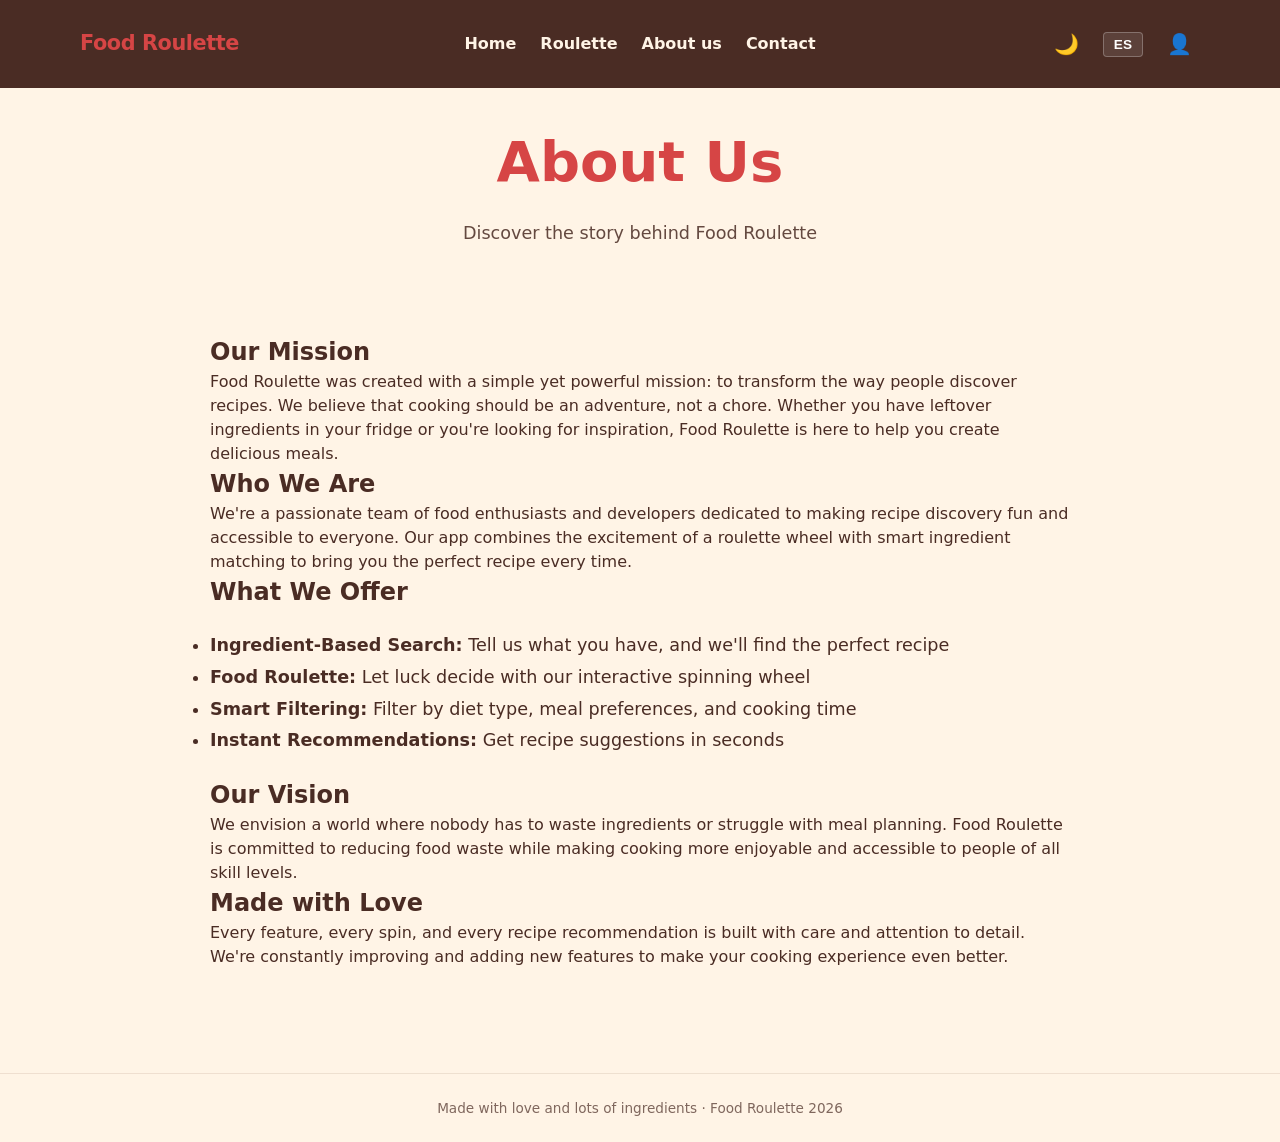
==== commit 1f070a5f: "refactor: extract login/register modal into a JS component" ====
--- a/pages/about-us.html
+++ b/pages/about-us.html
@@ -35,39 +35,7 @@
             </nav>
         </header>
 
-        <!-- Modal de Login/Registro -->
-        <div class="modal" id="auth-modal" hidden>
-            <div class="modal-content">
-                <button class="modal-close" id="auth-close-btn">✕</button>
-
-                <div class="auth-container">
-                    <!-- Pestaña de Login -->
-                    <div class="auth-tab" id="login-tab" data-tab="login">
-                        <h2 data-translate>Login</h2>
-                        <form id="login-form">
-                            <input type="text" placeholder="Username" id="login-username" required data-translate />
-                            <input type="password" placeholder="Password" id="login-password" required data-translate />
-                            <button type="submit" class="btn btn--primary" data-translate>Sign In</button>
-                        </form>
-                        <p class="auth-switch">Don't have an account? <button type="button" class="auth-tab-btn" data-tab="register">Register</button></p>
-                        <div class="auth-message" id="login-message"></div>
-                    </div>
-
-                    <!-- Pestaña de Registro -->
-                    <div class="auth-tab" id="register-tab" data-tab="register" hidden>
-                        <h2 data-translate>Register</h2>
-                        <form id="register-form">
-                            <input type="text" placeholder="Username" id="register-username" required data-translate />
-                            <input type="password" placeholder="Password" id="register-password" required data-translate />
-                            <input type="password" placeholder="Confirm Password" id="register-confirm" required data-translate />
-                            <button type="submit" class="btn btn--primary" data-translate>Create Account</button>
-                        </form>
-                        <p class="auth-switch">Already have an account? <button type="button" class="auth-tab-btn" data-tab="login">Login</button></p>
-                        <div class="auth-message" id="register-message"></div>
-                    </div>
-                </div>
-            </div>
-        </div>
+        <!-- Modal de Login/Registro: se inyecta desde js/auth-modal.js -->
 
         <!-- ── Contenido principal ────────────────────────────────── -->
         <main>
--- a/css/style.css
+++ b/css/style.css
@@ -11,6 +11,25 @@
 /* ── Reset global - Ocultar elementos con atributo hidden ─── */
 [hidden] { display: none !important; }
 
+/* ── Texto solo para lectores de pantalla (visualmente oculto) ─── */
+.sr-only {
+    position: absolute;
+    width: 1px;
+    height: 1px;
+    padding: 0;
+    margin: -1px;
+    overflow: hidden;
+    clip: rect(0, 0, 0, 0);
+    white-space: nowrap;
+    border: 0;
+}
+
+/* ── Foco visible global para navegación por teclado ─────────── */
+:focus-visible {
+    outline: 2px solid var(--primary);
+    outline-offset: 3px;
+}
+
 body {
     background-color: var(--light_Beige);
     color: var(--brown);
@@ -66,12 +85,11 @@
 
 /* Inputs y Botones */
 .input-row { display: flex; gap: 0.5rem; margin-bottom: 1rem; }
-.ingredient-input { 
-    flex: 1; 
-    padding: 0.8rem; 
-    border: 2px solid var(--secondary); 
-    border-radius: 8px; 
-    outline: none;
+.ingredient-input {
+    flex: 1;
+    padding: 0.8rem;
+    border: 2px solid var(--secondary);
+    border-radius: 8px;
 }
 .ingrdient-btn {
     background-color: var(--primary);
@@ -191,6 +209,8 @@
 /* ── Filter chip activo ──────────────────────────────────────── */
 
 .filter-chip.active { background: var(--accent); color: #fff; }
+
+[data-theme="dark"] .filter-chip.active { color: #1a1a1a; }
 .filter-chip input  { margin-right: 0.3rem; }
 
 /* ── Grilla de recetas ───────────────────────────────────────── */
@@ -288,11 +308,19 @@
     footer { padding: 0 10%; }
 
     .navbar {
+        display: grid;
+        grid-template-columns: 1fr auto 1fr;
+        align-items: center;
+    }
+
+    .nav-links {
         flex-direction: row;
-        justify-content: space-between;
-    }
-
-    .nav-links {flex-direction: row;}
+        justify-self: center;
+    }
+
+    .nav-controls {
+        justify-self: end;
+    }
 
     .input-row {
         flex-direction: row;
@@ -322,8 +350,9 @@
     --primary: #FF6B6B;
     --accent: #FFB347;
     --secondary: #FFD700;
-    --light_Beige: #1a1a1a;
-    --brown: #E0E0E0;
+    /* Fondo y texto con mayor contraste para legibilidad */
+    --light_Beige: #121214; /* fondo de componentes (mejor contraste que #1a1a1a) */
+    --brown: #F3F4F6;      /* texto claro y más legible sobre fondo oscuro */
 }
 
 [data-theme="dark"] body {
@@ -381,6 +410,18 @@
     color: #fff;
 }
 
+/* Modo oscuro: texto oscuro legible sobre los fondos claros de botones/chips */
+[data-theme="dark"] .btn--primary,
+[data-theme="dark"] .ingredient-btn {
+    color: #1a1a1a;
+}
+
+[data-theme="dark"] .quick-tag {
+    background: #2a2a2a;
+    color: #E8E8E8;
+    border-color: var(--secondary);
+}
+
 [data-theme="dark"] .modal {
     background: rgba(0, 0, 0, 0.85);
 }
@@ -391,6 +432,10 @@
     border: 1px solid #333;
 }
 
+[data-theme="dark"] .auth-tab .btn--primary {
+    color: #1a1a1a;
+}
+
 [data-theme="dark"] .auth-message.error {
     color: #FF7B7B;
     background: rgba(255, 123, 123, 0.15);
@@ -402,6 +447,24 @@
     display: flex;
     gap: 1rem;
     align-items: center;
+}
+
+.lang-toggle {
+    background: rgba(255, 255, 255, 0.1);
+    color: #ffffff;
+    border: 1px solid rgba(255, 255, 255, 0.25);
+    border-radius: 4px;
+    padding: 4px 10px;
+    font-size: 0.85rem;
+    font-weight: 600;
+    cursor: pointer;
+    transition: all 0.2s ease;
+}
+.lang-toggle:hover {
+    cursor: pointer;
+    background: rgba(255, 255, 255, 0.2);
+    border-color: #F28C28;
+    color: #F28C28;
 }
 
 .theme-toggle,
@@ -411,9 +474,18 @@
     font-size: 1.25rem;
     cursor: pointer;
     padding: 0.5rem;
-    border-radius: 50%;
     transition: background 0.2s ease;
     color: var(--light_Beige);
+}
+
+.theme-toggle {
+    border-radius: 50%;
+}
+
+.user-btn {
+    border-radius: 999px;
+    padding: 0.5rem;
+    white-space: nowrap;
 }
 
 .theme-toggle:hover,
@@ -596,6 +668,7 @@
 .auth-tab input:focus {
     outline: none;
     border-color: var(--primary);
+    box-shadow: 0 0 0 3px rgba(214, 69, 69, 0.25);
 }
 
 .auth-switch {
@@ -620,19 +693,21 @@
 
 .auth-message {
     margin-top: 0.5rem;
-    padding: 0.75rem;
     border-radius: 6px;
     font-size: 0.9rem;
     text-align: center;
-    min-height: 1.5rem;
-}
-
-.auth-message.error {
+}
+
+.auth-message:not(:empty) {
+    padding: 0.75rem;
+}
+
+.auth-message.error:not(:empty) {
     color: #D64545;
     background: rgba(214, 69, 69, 0.1);
 }
 
-.auth-message:not(.error) {
+.auth-message:not(.error):not(:empty) {
     color: #27AE60;
     background: rgba(39, 174, 96, 0.1);
 }
@@ -665,6 +740,11 @@
     transform: scale(1.15);
 }
 
+[data-theme="dark"] .favorite-btn {
+    color: #F3F4F6;
+    border-color: var(--secondary);
+}
+
 /* ── Responsive ────────────────────────────────────────────────── */
 
 @media (max-width: 768px) {
